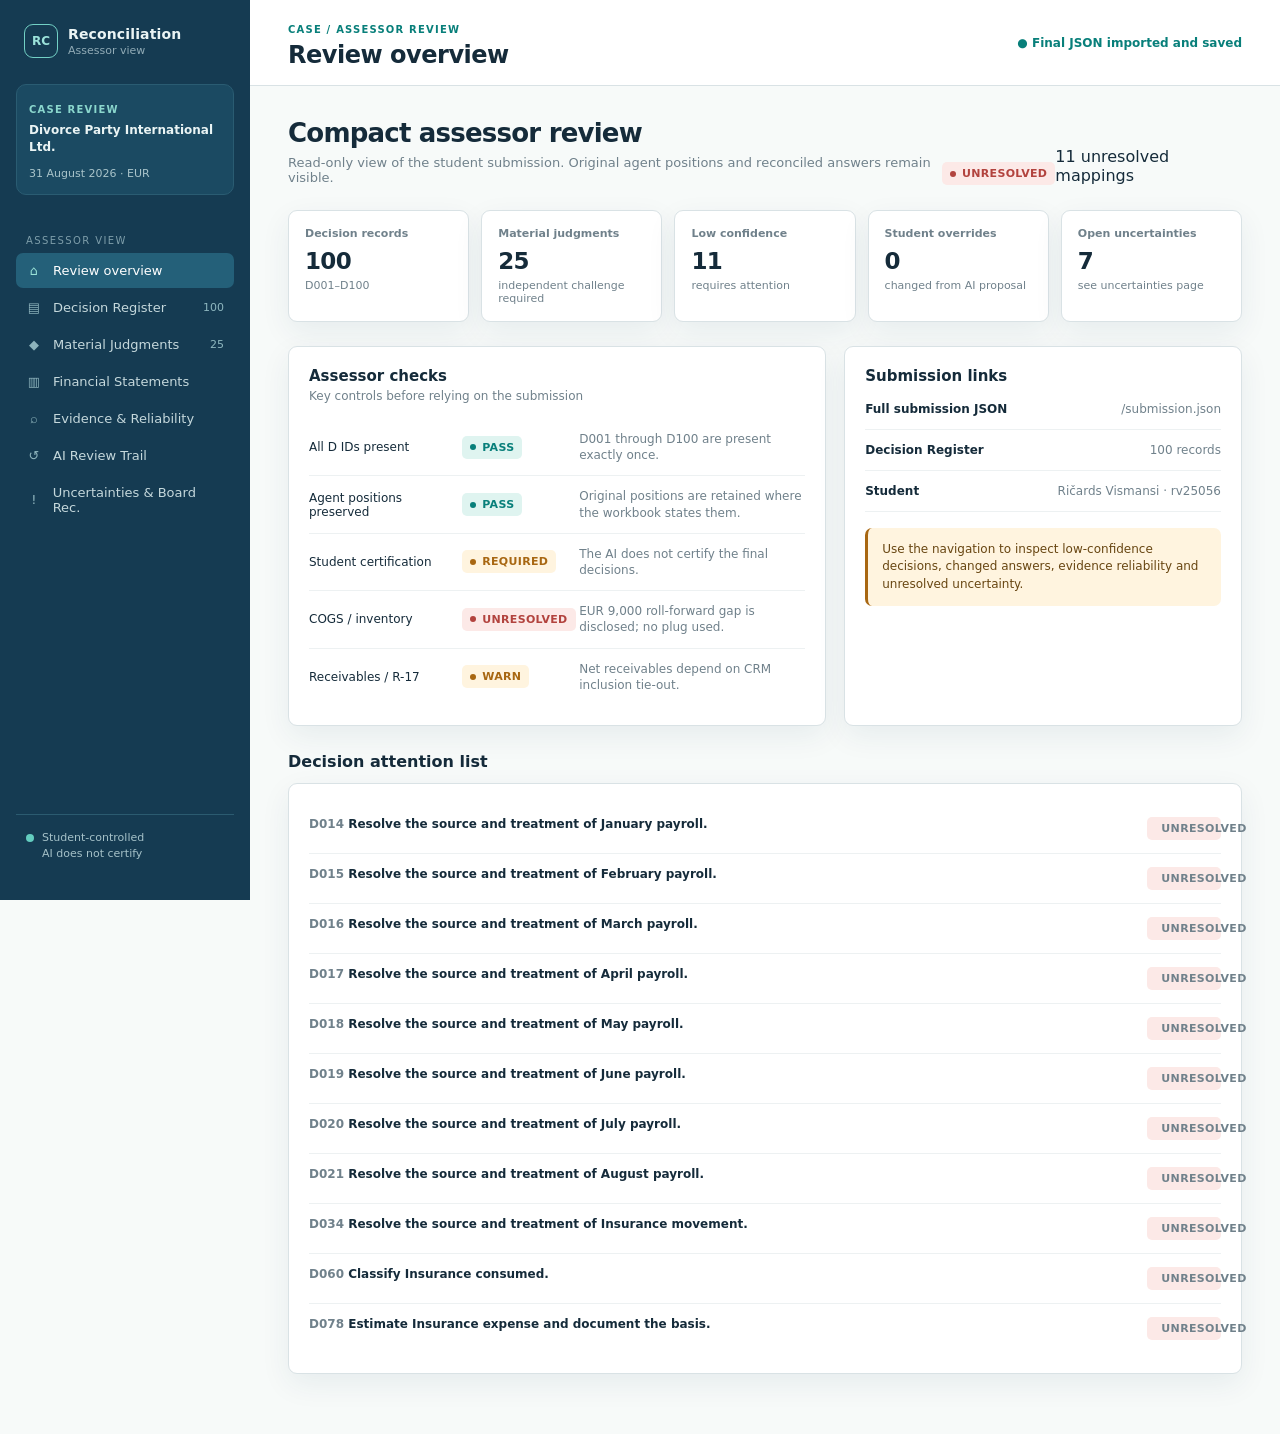
==== review/index.html @ c32bdc29 "Build reconciliation review application" ====
<!doctype html>
<html lang="en">
<head>
  <meta charset="UTF-8" />
  <meta name="viewport" content="width=device-width, initial-scale=1.0" />
  <title>Assessor Review | Reconciliation Review</title>
  <link rel="stylesheet" href="../styles.css" />
</head>
<body>
  <div class="app-shell">
    <aside class="sidebar">
      <div class="brand"><div class="brand-mark">RC</div><div><strong>Reconciliation</strong><span>Assessor view</span></div></div>
      <div class="case-pill"><span class="eyebrow">CASE REVIEW</span><strong>Divorce Party International Ltd.</strong><span>31 August 2026 · EUR</span></div>
      <nav id="nav" aria-label="Primary navigation">
        <div class="nav-section">Assessor view</div>
        <button class="nav-item active" data-page="overview"><span>⌂</span>Review overview</button>
        <button class="nav-item" data-page="decisions"><span>▤</span>Decision Register <em>100</em></button>
        <button class="nav-item" data-page="judgments"><span>◆</span>Material Judgments <em>25</em></button>
        <button class="nav-item" data-page="statements"><span>▥</span>Financial Statements</button>
        <button class="nav-item" data-page="evidence"><span>⌕</span>Evidence & Reliability</button>
        <button class="nav-item" data-page="trail"><span>↺</span>AI Review Trail</button>
        <button class="nav-item" data-page="uncertainties"><span>!</span>Uncertainties & Board Rec.</button>
      </nav>
      <div class="sidebar-footer"><div class="security-dot"></div><span>Student-controlled<br/>AI does not certify</span></div>
    </aside>
    <main class="main-content">
      <header class="topbar"><div><span class="breadcrumb">CASE / ASSESSOR REVIEW</span><h1 id="page-title">Review overview</h1></div><div class="top-actions"><span id="source-status" class="save-state">● Submission data</span></div></header>
      <div id="app" class="page-content"></div>
    </main>
  </div>
  <div id="toast" class="toast" role="status"></div>
  <input id="json-file" type="file" accept="application/json,.json" hidden />
  <script>window.REVIEW_MODE=true;</script>
  <script src="../app.js"></script>
</body>
</html>
---- styles.css ----
:root{--ink:#152b3a;--muted:#70818b;--line:#d9e2e5;--paper:#f7faf9;--card:#fff;--teal:#087f7a;--teal-2:#dff4f0;--amber:#a86712;--amber-bg:#fff4df;--red:#b2433e;--red-bg:#fce9e7;--navy:#153b52;--shadow:0 10px 30px rgba(21,59,82,.07);font-family:Inter,ui-sans-serif,system-ui,-apple-system,"Segoe UI",sans-serif;color:var(--ink);background:var(--paper)}*{box-sizing:border-box}body{margin:0;background:var(--paper)}button,input,select{font:inherit}.app-shell{display:flex;min-height:100vh}.sidebar{width:250px;background:var(--navy);color:#eaf4f4;display:flex;flex-direction:column;padding:24px 16px;position:fixed;inset:0 auto 0 0}.brand{display:flex;gap:10px;align-items:center;margin:0 8px 26px}.brand-mark{width:34px;height:34px;border:1px solid #72d0c5;border-radius:9px;display:grid;place-items:center;color:#9be2da;font-weight:800;font-size:12px}.brand strong{display:block;font-size:14px;letter-spacing:.01em}.brand span{display:block;color:#91abb6;font-size:11px;margin-top:2px}.case-pill{background:#1b4a62;border:1px solid #2a5c72;border-radius:10px;padding:13px 12px;margin-bottom:22px}.case-pill strong{display:block;font-size:12px;line-height:1.45;margin:5px 0}.case-pill span:last-child{color:#a9c4ca;font-size:11px}.eyebrow,.breadcrumb{font-size:10px;letter-spacing:.12em;font-weight:800;color:var(--muted)}.case-pill .eyebrow{color:#8bd7cd}.nav-section{font-size:10px;text-transform:uppercase;letter-spacing:.14em;color:#7e9eaa;margin:18px 10px 7px}.nav-item{width:100%;border:0;background:transparent;color:#c5d8dc;text-align:left;display:flex;align-items:center;gap:11px;padding:10px 10px;border-radius:7px;cursor:pointer;font-size:13px;margin:2px 0}.nav-item span{color:#8db3bc;width:16px;text-align:center}.nav-item em{font-style:normal;margin-left:auto;color:#8eb7bf;font-size:11px}.nav-item:hover,.nav-item.active{background:#246079;color:#fff}.nav-item.active span{color:#9ae2d7}.sidebar-footer{margin-top:auto;border-top:1px solid #2b5b70;padding:15px 10px;display:flex;gap:8px;align-items:flex-start;color:#a5c1c8;font-size:11px;line-height:1.4}.security-dot{width:8px;height:8px;background:#63cdbf;border-radius:50%;margin-top:4px}.main-content{margin-left:250px;width:calc(100% - 250px);min-height:100vh}.topbar{height:86px;background:#fff;border-bottom:1px solid var(--line);display:flex;align-items:center;justify-content:space-between;padding:0 38px}.topbar h1{font-size:24px;line-height:1;margin:6px 0 0;letter-spacing:-.02em}.breadcrumb{color:var(--teal)}.top-actions{display:flex;align-items:center;gap:18px}.save-state{font-size:12px;color:var(--teal);font-weight:700}.button{border:0;border-radius:6px;padding:10px 14px;background:var(--teal);color:#fff;font-weight:700;font-size:12px;cursor:pointer}.button:hover{filter:brightness(.95)}.button.ghost{background:#fff;color:var(--teal);border:1px solid #a8d6d1}.button:disabled{opacity:.45;cursor:not-allowed}.page-content{padding:32px 38px 60px;max-width:1520px}.hero{display:flex;justify-content:space-between;align-items:flex-end;margin-bottom:25px}.hero h2{margin:0;font-size:26px;letter-spacing:-.03em}.hero p{margin:7px 0 0;color:var(--muted);font-size:13px}.hero-aside{font-size:12px;color:var(--muted)}.status{display:inline-flex;align-items:center;gap:6px;padding:5px 8px;border-radius:5px;font-size:11px;font-weight:800;letter-spacing:.03em;text-transform:uppercase}.status:before{content:"";width:6px;height:6px;border-radius:50%;background:currentColor}.pass{color:var(--teal);background:var(--teal-2)}.warn{color:var(--amber);background:var(--amber-bg)}.unresolved{color:var(--red);background:var(--red-bg)}.neutral{color:#667681;background:#edf2f4}.metrics{display:grid;grid-template-columns:repeat(5,1fr);gap:12px;margin-bottom:24px}.metric,.card{background:var(--card);border:1px solid var(--line);border-radius:9px;box-shadow:var(--shadow)}.metric{padding:16px}.metric-label{font-size:11px;color:var(--muted);font-weight:700}.metric-value{font-size:23px;font-weight:750;margin-top:8px;letter-spacing:-.03em}.metric-note{font-size:11px;color:var(--muted);margin-top:5px}.grid-2{display:grid;grid-template-columns:1.15fr .85fr;gap:18px}.card{padding:20px}.card h3{font-size:15px;margin:0 0 4px}.card-head{display:flex;justify-content:space-between;align-items:center;margin-bottom:16px}.card-sub{font-size:12px;color:var(--muted);margin:0}.check-row{display:grid;grid-template-columns:1fr 105px 1.6fr;gap:12px;align-items:center;padding:12px 0;border-bottom:1px solid #edf1f2;font-size:12px}.check-row:last-child{border-bottom:0}.check-row .comment{color:var(--muted);line-height:1.35}.list-row{display:flex;justify-content:space-between;gap:20px;padding:13px 0;border-bottom:1px solid #edf1f2;font-size:12px}.list-row:last-child{border-bottom:0}.list-row strong{font-size:12px}.list-row span{color:var(--muted);text-align:right;max-width:65%}.notice{padding:13px 14px;border-radius:7px;border-left:3px solid var(--amber);background:var(--amber-bg);color:#684612;font-size:12px;line-height:1.45}.section-title{font-size:16px;margin:26px 0 12px}.table-card{overflow:hidden;padding:0}.table-wrap{overflow:auto}.data-table{width:100%;border-collapse:collapse;min-width:1000px}.data-table th{font-size:10px;text-transform:uppercase;letter-spacing:.07em;color:#71838b;background:#f3f7f7;text-align:left;padding:12px 13px;border-bottom:1px solid var(--line);white-space:nowrap}.data-table td{padding:12px 13px;border-bottom:1px solid #e9eff0;font-size:12px;vertical-align:top;line-height:1.4}.data-table tr:last-child td{border-bottom:0}.data-table tr:hover td{background:#fbfdfd}.id{font-weight:800;color:var(--teal);white-space:nowrap}.muted{color:var(--muted)}.filters{display:flex;flex-wrap:wrap;gap:9px;margin:0 0 14px}.filters select,.filters input{border:1px solid var(--line);background:#fff;border-radius:6px;padding:9px 10px;font-size:12px;color:var(--ink)}.filters input{min-width:230px}.toolbar{display:flex;justify-content:space-between;align-items:center;margin-bottom:14px}.count{font-size:12px;color:var(--muted)}.accordion{border-top:1px solid var(--line)}.accordion summary{cursor:pointer;padding:15px 0;font-size:13px;font-weight:750;list-style:none;display:flex;justify-content:space-between}.accordion summary::-webkit-details-marker{display:none}.accordion summary:after{content:"+";font-size:16px;color:var(--muted)}details[open] summary:after{content:"−"}.accordion-body{padding:0 0 16px;color:#536872;font-size:12px;line-height:1.55}.two-col-list{display:grid;grid-template-columns:1fr 1fr;gap:0 28px}.statement-grid{display:grid;grid-template-columns:repeat(3,1fr);gap:18px}.statement-table{width:100%;border-collapse:collapse;font-size:12px}.statement-table td{padding:8px 0;border-bottom:1px solid #edf1f2}.statement-table td:last-child{text-align:right;font-variant-numeric:tabular-nums}.statement-table tr.total td{font-weight:800;border-top:1px solid var(--ink);border-bottom:0;padding-top:11px}.statement-table tr.emphasis td{font-weight:800;color:var(--teal)}.import-panel{max-width:900px}.dropzone{border:1px dashed #82bcb7;background:#f1fbf9;border-radius:9px;padding:34px;text-align:center;color:var(--muted);cursor:pointer}.dropzone strong{display:block;color:var(--ink);font-size:15px;margin-bottom:6px}.validation{margin-top:18px}.validation-item{display:flex;gap:10px;padding:11px 0;border-bottom:1px solid #edf1f2;font-size:12px}.validation-item .status{flex:none}.cert-box{border:1px solid #b6deda;background:#f1fbf9;border-radius:9px;padding:22px;max-width:850px}.cert-box h3{margin:0 0 8px}.cert-box p{font-size:13px;line-height:1.5;color:#4f6972}.cert-check{display:flex;gap:10px;align-items:flex-start;margin:18px 0;font-size:12px;line-height:1.4}.cert-check input{margin-top:2px;accent-color:var(--teal)}.empty{padding:28px;text-align:center;color:var(--muted);font-size:13px}.tag{display:inline-block;padding:3px 6px;background:#eef4f5;color:#5b737b;border-radius:4px;font-size:10px;font-weight:700}.mini-bar{height:6px;background:#e7efef;border-radius:10px;overflow:hidden;margin-top:9px}.mini-bar span{display:block;height:100%;background:var(--teal);border-radius:10px}.toast{position:fixed;right:25px;bottom:25px;background:var(--navy);color:#fff;border-radius:7px;padding:12px 15px;font-size:12px;opacity:0;transform:translateY(10px);transition:.2s;pointer-events:none}.toast.show{opacity:1;transform:translateY(0)}@media(max-width:980px){.sidebar{width:205px}.main-content{margin-left:205px;width:calc(100% - 205px)}.metrics{grid-template-columns:repeat(3,1fr)}.statement-grid,.grid-2{grid-template-columns:1fr}.topbar{padding:0 22px}.page-content{padding:25px 22px 50px}}@media(max-width:700px){.sidebar{position:static;width:100%;height:auto}.app-shell{display:block}.sidebar nav,.sidebar-footer{display:none}.case-pill{margin-bottom:0}.main-content{margin:0;width:100%}.topbar{height:78px;padding:0 16px}.top-actions .save-state{display:none}.page-content{padding:22px 16px 45px}.metrics{grid-template-columns:repeat(2,1fr)}.hero{display:block}.hero-aside{margin-top:12px}.two-col-list{grid-template-columns:1fr}}
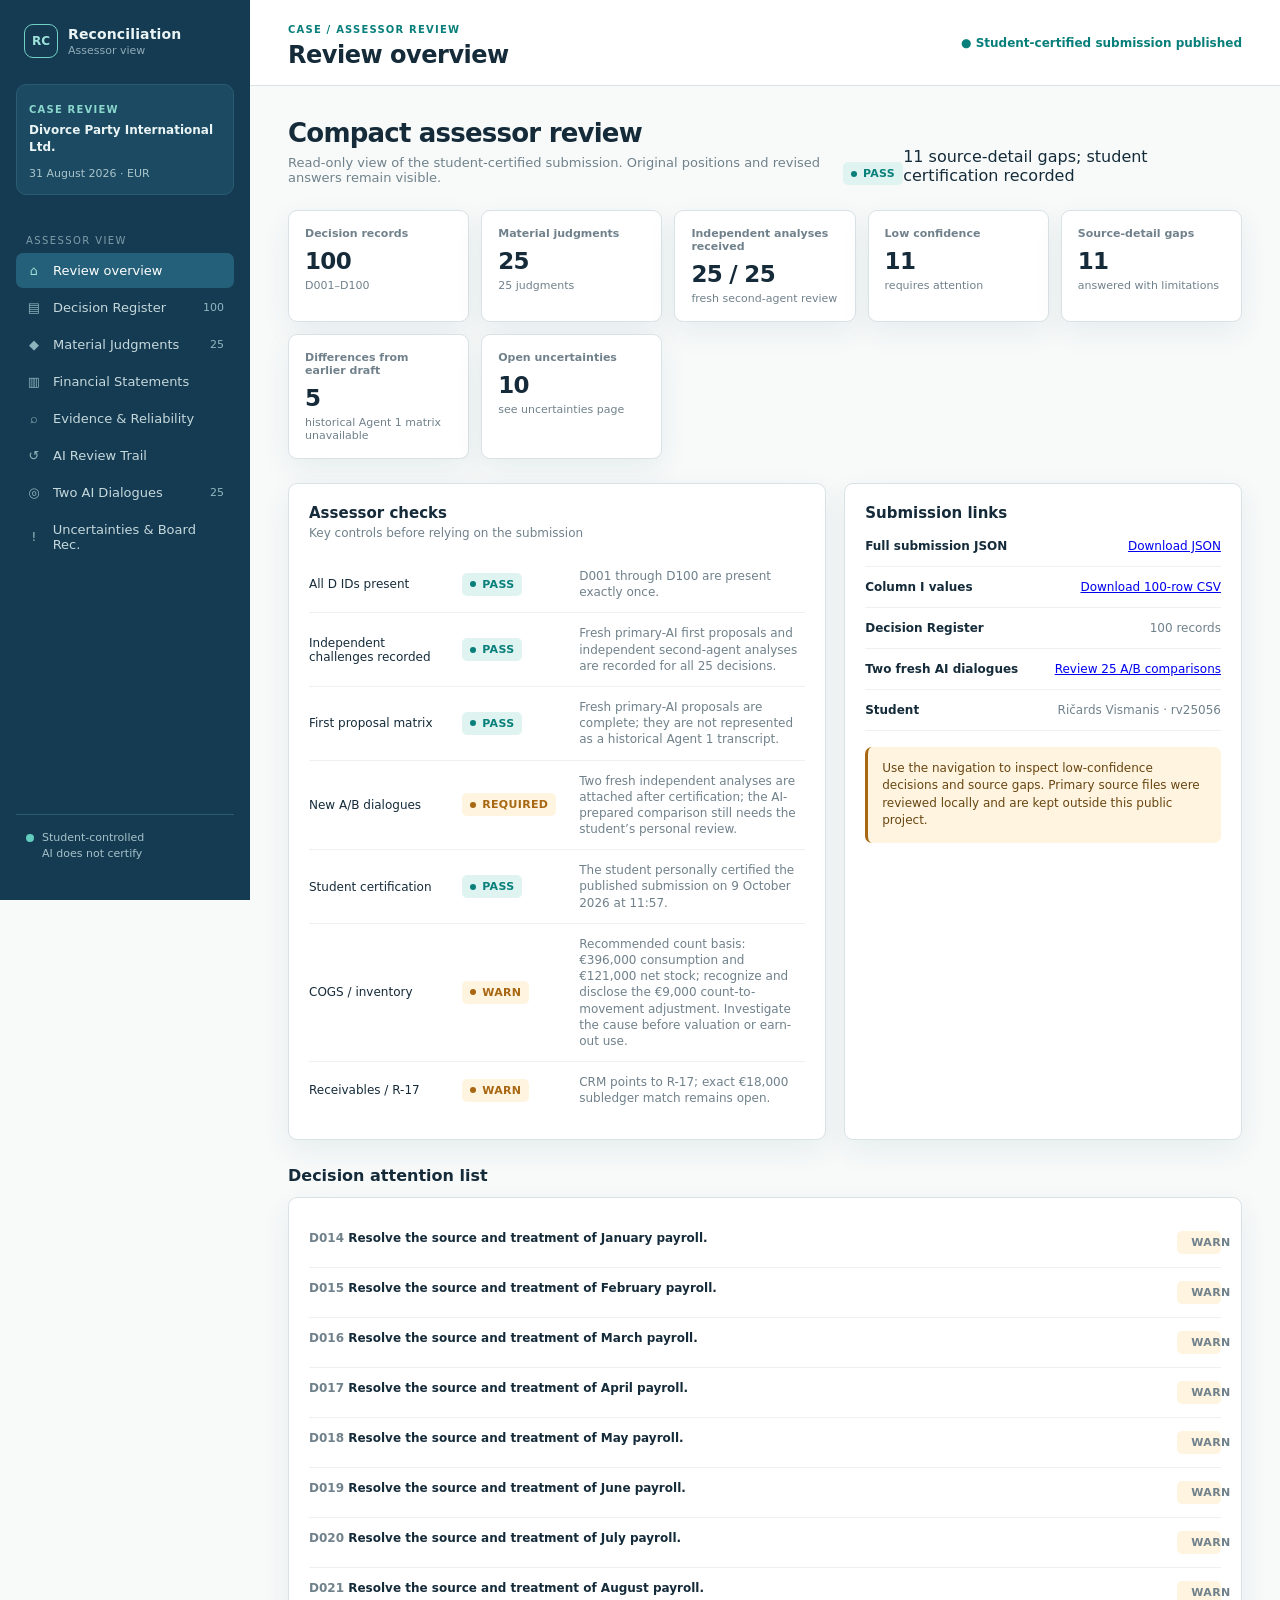
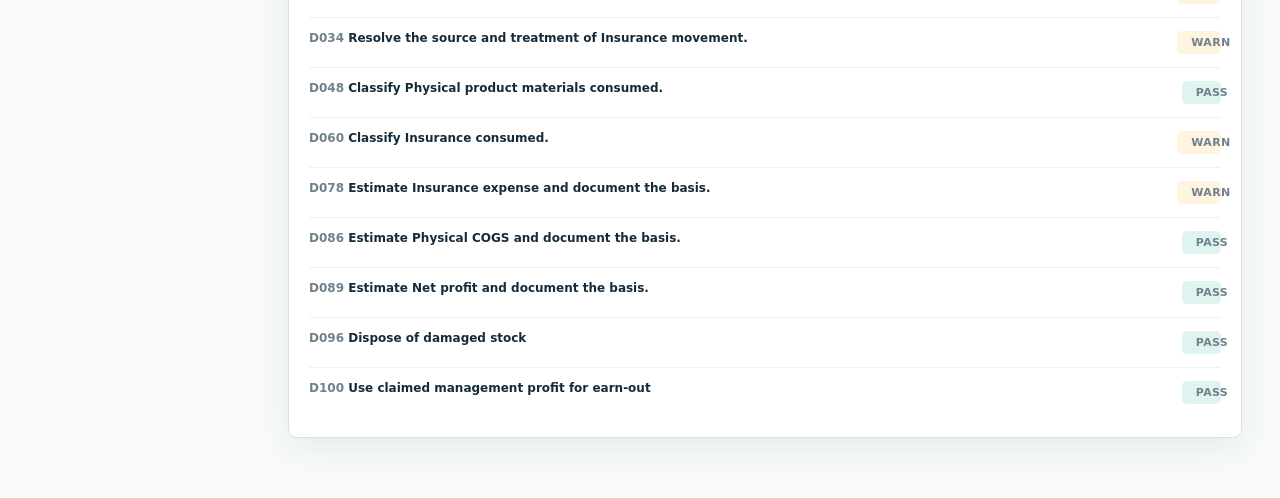
==== commit b8728d89: "Add two independent source-only AI dialogues and comparison" ====
--- a/review/index.html
+++ b/review/index.html
@@ -19,6 +19,7 @@
         <button class="nav-item" data-page="statements"><span>▥</span>Financial Statements</button>
         <button class="nav-item" data-page="evidence"><span>⌕</span>Evidence & Reliability</button>
         <button class="nav-item" data-page="trail"><span>↺</span>AI Review Trail</button>
+        <button class="nav-item" data-page="dialogues"><span>◎</span>Two AI Dialogues <em>25</em></button>
         <button class="nav-item" data-page="uncertainties"><span>!</span>Uncertainties & Board Rec.</button>
       </nav>
       <div class="sidebar-footer"><div class="security-dot"></div><span>Student-controlled<br/>AI does not certify</span></div>
--- a/styles.css
+++ b/styles.css
@@ -1 +1,8 @@
 :root{--ink:#152b3a;--muted:#70818b;--line:#d9e2e5;--paper:#f7faf9;--card:#fff;--teal:#087f7a;--teal-2:#dff4f0;--amber:#a86712;--amber-bg:#fff4df;--red:#b2433e;--red-bg:#fce9e7;--navy:#153b52;--shadow:0 10px 30px rgba(21,59,82,.07);font-family:Inter,ui-sans-serif,system-ui,-apple-system,"Segoe UI",sans-serif;color:var(--ink);background:var(--paper)}*{box-sizing:border-box}body{margin:0;background:var(--paper)}button,input,select{font:inherit}.app-shell{display:flex;min-height:100vh}.sidebar{width:250px;background:var(--navy);color:#eaf4f4;display:flex;flex-direction:column;padding:24px 16px;position:fixed;inset:0 auto 0 0}.brand{display:flex;gap:10px;align-items:center;margin:0 8px 26px}.brand-mark{width:34px;height:34px;border:1px solid #72d0c5;border-radius:9px;display:grid;place-items:center;color:#9be2da;font-weight:800;font-size:12px}.brand strong{display:block;font-size:14px;letter-spacing:.01em}.brand span{display:block;color:#91abb6;font-size:11px;margin-top:2px}.case-pill{background:#1b4a62;border:1px solid #2a5c72;border-radius:10px;padding:13px 12px;margin-bottom:22px}.case-pill strong{display:block;font-size:12px;line-height:1.45;margin:5px 0}.case-pill span:last-child{color:#a9c4ca;font-size:11px}.eyebrow,.breadcrumb{font-size:10px;letter-spacing:.12em;font-weight:800;color:var(--muted)}.case-pill .eyebrow{color:#8bd7cd}.nav-section{font-size:10px;text-transform:uppercase;letter-spacing:.14em;color:#7e9eaa;margin:18px 10px 7px}.nav-item{width:100%;border:0;background:transparent;color:#c5d8dc;text-align:left;display:flex;align-items:center;gap:11px;padding:10px 10px;border-radius:7px;cursor:pointer;font-size:13px;margin:2px 0}.nav-item span{color:#8db3bc;width:16px;text-align:center}.nav-item em{font-style:normal;margin-left:auto;color:#8eb7bf;font-size:11px}.nav-item:hover,.nav-item.active{background:#246079;color:#fff}.nav-item.active span{color:#9ae2d7}.sidebar-footer{margin-top:auto;border-top:1px solid #2b5b70;padding:15px 10px;display:flex;gap:8px;align-items:flex-start;color:#a5c1c8;font-size:11px;line-height:1.4}.security-dot{width:8px;height:8px;background:#63cdbf;border-radius:50%;margin-top:4px}.main-content{margin-left:250px;width:calc(100% - 250px);min-height:100vh}.topbar{height:86px;background:#fff;border-bottom:1px solid var(--line);display:flex;align-items:center;justify-content:space-between;padding:0 38px}.topbar h1{font-size:24px;line-height:1;margin:6px 0 0;letter-spacing:-.02em}.breadcrumb{color:var(--teal)}.top-actions{display:flex;align-items:center;gap:18px}.save-state{font-size:12px;color:var(--teal);font-weight:700}.button{border:0;border-radius:6px;padding:10px 14px;background:var(--teal);color:#fff;font-weight:700;font-size:12px;cursor:pointer}.button:hover{filter:brightness(.95)}.button.ghost{background:#fff;color:var(--teal);border:1px solid #a8d6d1}.button:disabled{opacity:.45;cursor:not-allowed}.page-content{padding:32px 38px 60px;max-width:1520px}.hero{display:flex;justify-content:space-between;align-items:flex-end;margin-bottom:25px}.hero h2{margin:0;font-size:26px;letter-spacing:-.03em}.hero p{margin:7px 0 0;color:var(--muted);font-size:13px}.hero-aside{font-size:12px;color:var(--muted)}.status{display:inline-flex;align-items:center;gap:6px;padding:5px 8px;border-radius:5px;font-size:11px;font-weight:800;letter-spacing:.03em;text-transform:uppercase}.status:before{content:"";width:6px;height:6px;border-radius:50%;background:currentColor}.pass{color:var(--teal);background:var(--teal-2)}.warn{color:var(--amber);background:var(--amber-bg)}.unresolved{color:var(--red);background:var(--red-bg)}.neutral{color:#667681;background:#edf2f4}.metrics{display:grid;grid-template-columns:repeat(5,1fr);gap:12px;margin-bottom:24px}.metric,.card{background:var(--card);border:1px solid var(--line);border-radius:9px;box-shadow:var(--shadow)}.metric{padding:16px}.metric-label{font-size:11px;color:var(--muted);font-weight:700}.metric-value{font-size:23px;font-weight:750;margin-top:8px;letter-spacing:-.03em}.metric-note{font-size:11px;color:var(--muted);margin-top:5px}.grid-2{display:grid;grid-template-columns:1.15fr .85fr;gap:18px}.card{padding:20px}.card h3{font-size:15px;margin:0 0 4px}.card-head{display:flex;justify-content:space-between;align-items:center;margin-bottom:16px}.card-sub{font-size:12px;color:var(--muted);margin:0}.check-row{display:grid;grid-template-columns:1fr 105px 1.6fr;gap:12px;align-items:center;padding:12px 0;border-bottom:1px solid #edf1f2;font-size:12px}.check-row:last-child{border-bottom:0}.check-row .comment{color:var(--muted);line-height:1.35}.list-row{display:flex;justify-content:space-between;gap:20px;padding:13px 0;border-bottom:1px solid #edf1f2;font-size:12px}.list-row:last-child{border-bottom:0}.list-row strong{font-size:12px}.list-row span{color:var(--muted);text-align:right;max-width:65%}.notice{padding:13px 14px;border-radius:7px;border-left:3px solid var(--amber);background:var(--amber-bg);color:#684612;font-size:12px;line-height:1.45}.section-title{font-size:16px;margin:26px 0 12px}.table-card{overflow:hidden;padding:0}.table-wrap{overflow:auto}.data-table{width:100%;border-collapse:collapse;min-width:1000px}.data-table th{font-size:10px;text-transform:uppercase;letter-spacing:.07em;color:#71838b;background:#f3f7f7;text-align:left;padding:12px 13px;border-bottom:1px solid var(--line);white-space:nowrap}.data-table td{padding:12px 13px;border-bottom:1px solid #e9eff0;font-size:12px;vertical-align:top;line-height:1.4}.data-table tr:last-child td{border-bottom:0}.data-table tr:hover td{background:#fbfdfd}.id{font-weight:800;color:var(--teal);white-space:nowrap}.muted{color:var(--muted)}.filters{display:flex;flex-wrap:wrap;gap:9px;margin:0 0 14px}.filters select,.filters input{border:1px solid var(--line);background:#fff;border-radius:6px;padding:9px 10px;font-size:12px;color:var(--ink)}.filters input{min-width:230px}.toolbar{display:flex;justify-content:space-between;align-items:center;margin-bottom:14px}.count{font-size:12px;color:var(--muted)}.accordion{border-top:1px solid var(--line)}.accordion summary{cursor:pointer;padding:15px 0;font-size:13px;font-weight:750;list-style:none;display:flex;justify-content:space-between}.accordion summary::-webkit-details-marker{display:none}.accordion summary:after{content:"+";font-size:16px;color:var(--muted)}details[open] summary:after{content:"−"}.accordion-body{padding:0 0 16px;color:#536872;font-size:12px;line-height:1.55}.two-col-list{display:grid;grid-template-columns:1fr 1fr;gap:0 28px}.statement-grid{display:grid;grid-template-columns:repeat(3,1fr);gap:18px}.statement-table{width:100%;border-collapse:collapse;font-size:12px}.statement-table td{padding:8px 0;border-bottom:1px solid #edf1f2}.statement-table td:last-child{text-align:right;font-variant-numeric:tabular-nums}.statement-table tr.total td{font-weight:800;border-top:1px solid var(--ink);border-bottom:0;padding-top:11px}.statement-table tr.emphasis td{font-weight:800;color:var(--teal)}.import-panel{max-width:900px}.dropzone{border:1px dashed #82bcb7;background:#f1fbf9;border-radius:9px;padding:34px;text-align:center;color:var(--muted);cursor:pointer}.dropzone strong{display:block;color:var(--ink);font-size:15px;margin-bottom:6px}.validation{margin-top:18px}.validation-item{display:flex;gap:10px;padding:11px 0;border-bottom:1px solid #edf1f2;font-size:12px}.validation-item .status{flex:none}.cert-box{border:1px solid #b6deda;background:#f1fbf9;border-radius:9px;padding:22px;max-width:850px}.cert-box h3{margin:0 0 8px}.cert-box p{font-size:13px;line-height:1.5;color:#4f6972}.cert-check{display:flex;gap:10px;align-items:flex-start;margin:18px 0;font-size:12px;line-height:1.4}.cert-check input{margin-top:2px;accent-color:var(--teal)}.empty{padding:28px;text-align:center;color:var(--muted);font-size:13px}.tag{display:inline-block;padding:3px 6px;background:#eef4f5;color:#5b737b;border-radius:4px;font-size:10px;font-weight:700}.mini-bar{height:6px;background:#e7efef;border-radius:10px;overflow:hidden;margin-top:9px}.mini-bar span{display:block;height:100%;background:var(--teal);border-radius:10px}.toast{position:fixed;right:25px;bottom:25px;background:var(--navy);color:#fff;border-radius:7px;padding:12px 15px;font-size:12px;opacity:0;transform:translateY(10px);transition:.2s;pointer-events:none}.toast.show{opacity:1;transform:translateY(0)}@media(max-width:980px){.sidebar{width:205px}.main-content{margin-left:205px;width:calc(100% - 205px)}.metrics{grid-template-columns:repeat(3,1fr)}.statement-grid,.grid-2{grid-template-columns:1fr}.topbar{padding:0 22px}.page-content{padding:25px 22px 50px}}@media(max-width:700px){.sidebar{position:static;width:100%;height:auto}.app-shell{display:block}.sidebar nav,.sidebar-footer{display:none}.case-pill{margin-bottom:0}.main-content{margin:0;width:100%}.topbar{height:78px;padding:0 16px}.top-actions .save-state{display:none}.page-content{padding:22px 16px 45px}.metrics{grid-template-columns:repeat(2,1fr)}.hero{display:block}.hero-aside{margin-top:12px}.two-col-list{grid-template-columns:1fr}}
+
+.source-map .data-table{min-width:850px}.source-map .data-table td{overflow-wrap:anywhere}
+@media(max-width:700px){.sidebar nav{display:flex;gap:4px;overflow-x:auto;scrollbar-width:thin;margin-top:12px}.sidebar .nav-section{display:none}.sidebar .nav-item{flex:0 0 auto;width:auto;white-space:nowrap;margin:0;padding:9px 10px}.sidebar .nav-item em{margin-left:6px}}
+
+.mobile-hint{display:none}@media(max-width:700px){.mobile-hint{display:block;margin-top:8px}.source-map .data-table{min-width:0}.source-map .data-table thead{display:none}.source-map .data-table tr{display:block;border-bottom:1px solid var(--line)}.source-map .data-table td{display:block;border:0;padding:5px 12px}.source-map .data-table td:first-child{font-weight:750;padding-top:12px}.source-map .data-table td:last-child{padding-bottom:12px}.source-map .data-table td:nth-child(2):before{content:"Source: ";font-weight:750}.source-map .data-table td:nth-child(3):before{content:"Locator: ";font-weight:750}.source-map .data-table td:nth-child(4):before{content:"Limit: ";font-weight:750}}
+
+.dialogue-meta .list-row span { overflow-wrap: anywhere; text-align: right; }
